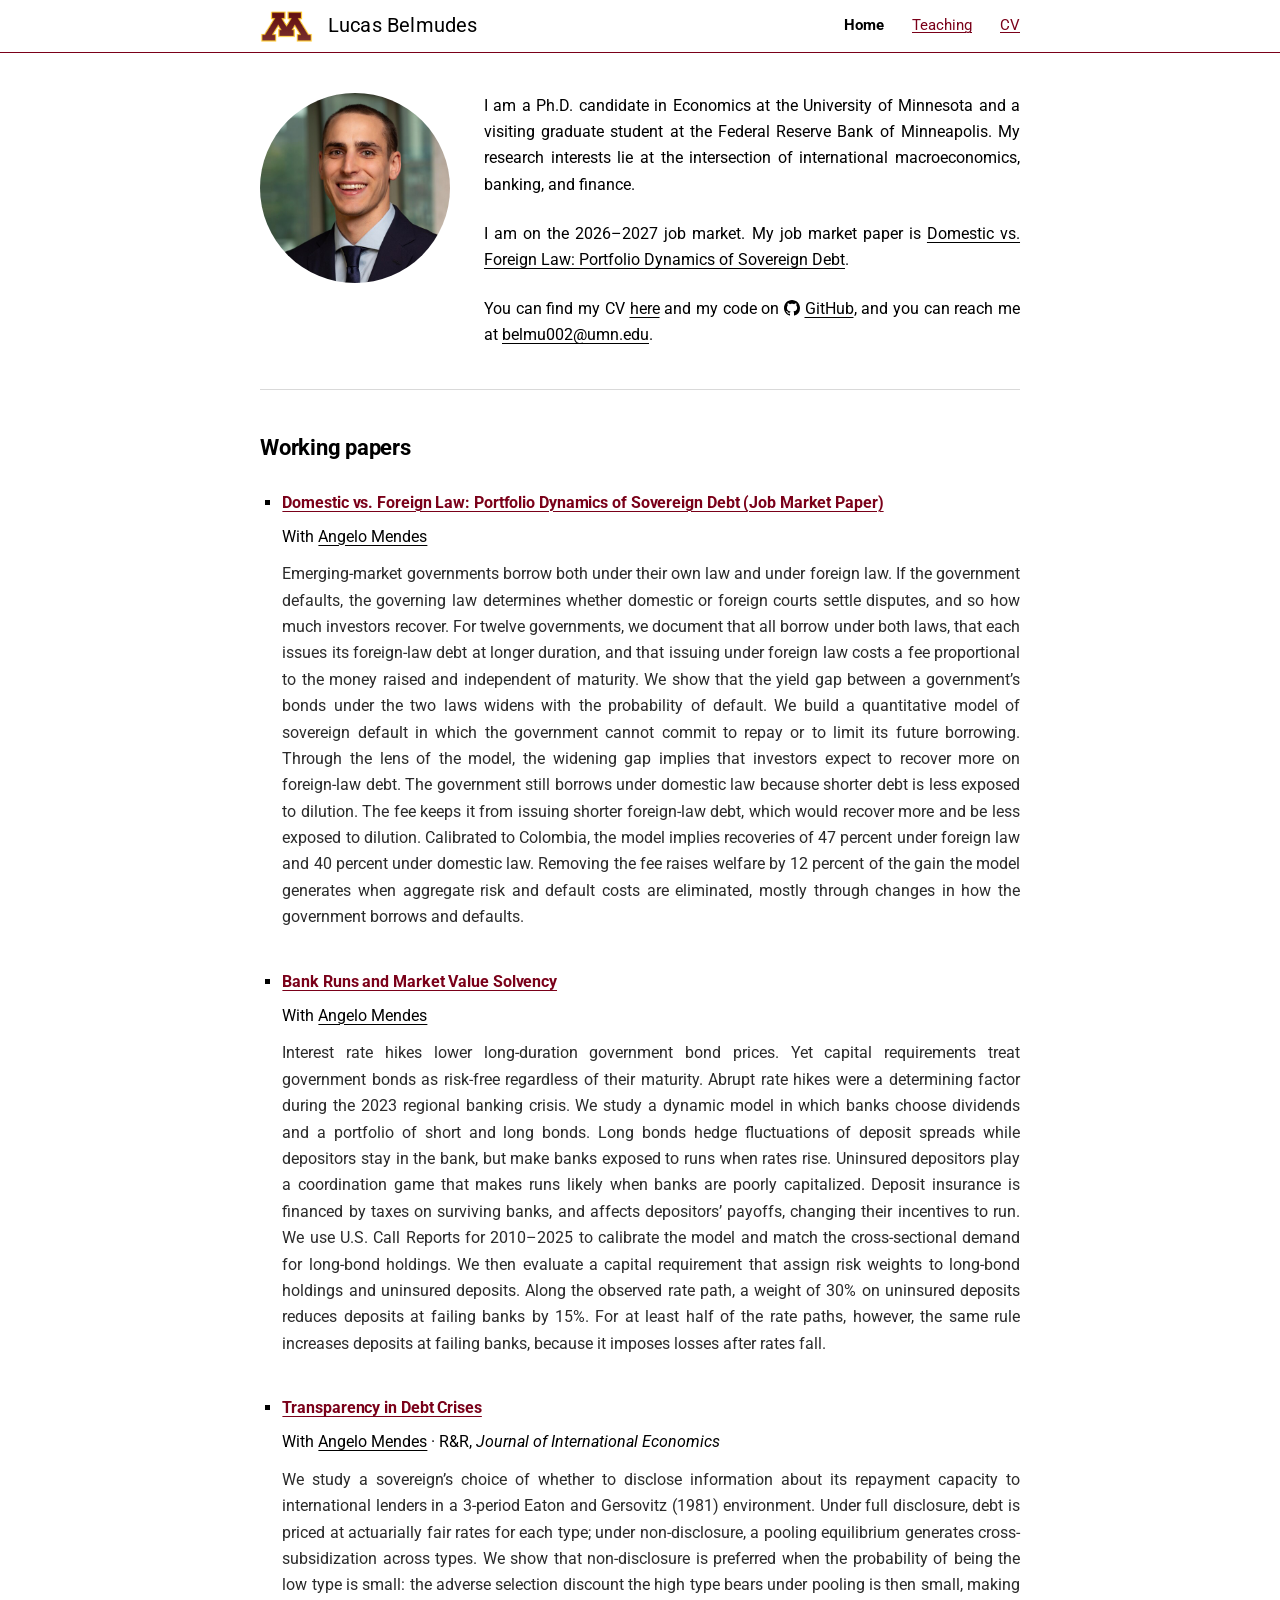
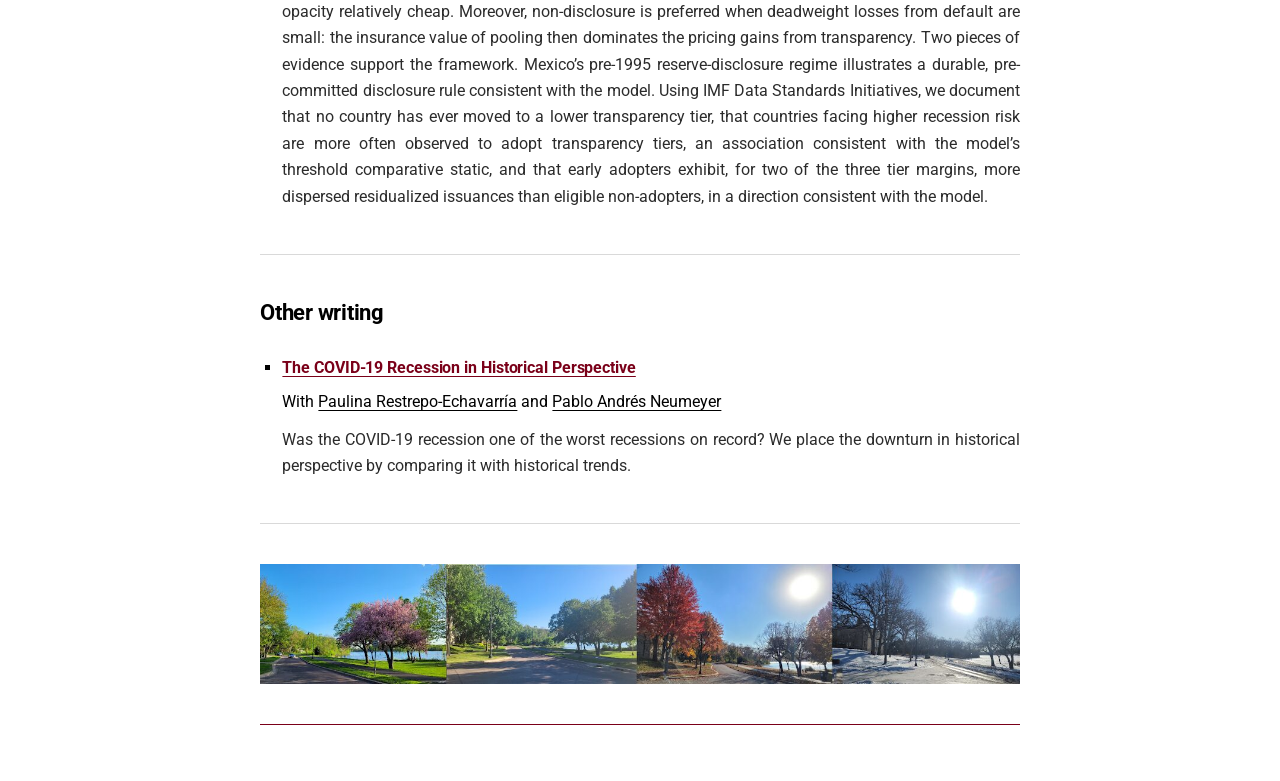
==== index.html @ 16a6f439 "Restore the coauthor link styling Lucas approved He confirmed in a private window that the near-blac" ====
<!doctype html>
<html lang="en">
<head>
<meta charset="utf-8">
<meta name="viewport" content="width=device-width, initial-scale=1">

<title>Lucas Belmudes | Economics PhD Candidate, University of Minnesota</title>
<meta name="description" content="Lucas Belmudes is a PhD candidate in economics at the University of Minnesota and a research analyst at the Federal Reserve Bank of Minneapolis, working on international macroeconomics, banking, and finance.">

<link rel="canonical" href="https://www.lucasbelmudes.com/">
<link rel="preconnect" href="https://fonts.googleapis.com">
<link rel="preconnect" href="https://fonts.gstatic.com" crossorigin>
<link rel="stylesheet" href="https://fonts.googleapis.com/css2?family=Roboto:ital,wght@0,400;0,700;1,400&display=swap">
<link rel="icon" href="favicon.png" type="image/png">
<link rel="apple-touch-icon" href="apple-touch-icon.png">

<meta property="og:type" content="profile">
<meta property="og:url" content="https://www.lucasbelmudes.com/">
<meta property="og:title" content="Lucas Belmudes">
<meta property="og:description" content="PhD candidate in economics at the University of Minnesota. International macroeconomics, banking, and finance.">
<meta property="og:image" content="https://www.lucasbelmudes.com/og-image.jpg">
<meta name="twitter:card" content="summary_large_image">

<link rel="stylesheet" href="style.css?v=3">

<script type="application/ld+json">
{
  "@context": "https://schema.org",
  "@type": "Person",
  "name": "Lucas Belmudes",
  "url": "https://www.lucasbelmudes.com/",
  "email": "mailto:belmu002@umn.edu",
  "image": "https://www.lucasbelmudes.com/photo.jpg",
  "jobTitle": "PhD Candidate in Economics",
  "affiliation": [
    {
      "@type": "CollegeOrUniversity",
      "name": "University of Minnesota",
      "department": "Department of Economics"
    },
    {
      "@type": "Organization",
      "name": "Federal Reserve Bank of Minneapolis"
    }
  ],
  "alumniOf": [
    { "@type": "CollegeOrUniversity", "name": "University of Minnesota" },
    { "@type": "CollegeOrUniversity", "name": "Universidad Torcuato Di Tella" }
  ],
  "knowsAbout": [
    "International Macroeconomics",
    "Sovereign Debt",
    "Banking",
    "Finance"
  ],
  "sameAs": [
    "https://www.linkedin.com/in/belmudeslucas/",
    "https://github.com/BelmudesLSB",
    "https://cla.umn.edu/about/directory/profile/belmu002"
  ]
}
</script>
</head>

<body>

<header class="site-header">
  <div class="wrap">
    <img src="umn-m.png" width="151" height="96" alt="University of Minnesota">
    <h1 class="site-title">Lucas Belmudes</h1>
    <nav class="site-nav" aria-label="Main">
      <a href="index.html" aria-current="page">Home</a>
      <a href="teaching.html">Teaching</a>
      <a href="cv.pdf">CV</a>
    </nav>
  </div>
</header>

<main class="wrap">

  <div class="intro">
    <figure class="intro-photo">
      <img src="photo.jpg?v=2" width="560" height="560" alt="Portrait of Lucas Belmudes">
    </figure>

    <div class="intro-text">
      <p>I am a Ph.D. candidate in Economics at the University of Minnesota and a visiting graduate student at the Federal Reserve Bank of Minneapolis. My research interests lie at the intersection of international macroeconomics, banking, and finance.</p>

      <p>I am on the 2026&ndash;2027 job market. My job market paper is <a href="#jmp">Domestic vs. Foreign Law: Portfolio Dynamics of Sovereign Debt</a>.</p>

      <p>You can find my CV <a href="cv.pdf">here</a> and my code on <a href="https://github.com/BelmudesLSB?tab=repositories"><svg class="gh-mark" viewBox="0 0 16 16" width="1em" height="1em" fill="currentColor" aria-hidden="true" focusable="false"><path d="M8 0C3.58 0 0 3.58 0 8c0 3.54 2.29 6.53 5.47 7.59.4.07.55-.17.55-.38 0-.19-.01-.82-.01-1.49-2.01.37-2.53-.49-2.69-.94-.09-.23-.48-.94-.82-1.13-.28-.15-.68-.52-.01-.53.63-.01 1.08.58 1.23.82.72 1.21 1.87.87 2.33.66.07-.52.28-.87.51-1.07-1.78-.2-3.64-.89-3.64-3.95 0-.87.31-1.59.82-2.15-.08-.2-.36-1.02.08-2.12 0 0 .67-.21 2.2.82.64-.18 1.32-.27 2-.27s1.36.09 2 .27c1.53-1.04 2.2-.82 2.2-.82.44 1.1.16 1.92.08 2.12.51.56.82 1.27.82 2.15 0 3.07-1.87 3.75-3.65 3.95.29.25.54.73.54 1.48 0 1.07-.01 1.93-.01 2.2 0 .21.15.46.55.38A8.012 8.012 0 0 0 16 8c0-4.42-3.58-8-8-8z"></path></svg>GitHub</a>, and you can reach me at <a href="mailto:belmu002@umn.edu">belmu002@umn.edu</a>.</p>
    </div>
  </div>

  <section id="research">
    <h2>Working papers</h2>

    <ul class="items">
      <li id="jmp">
        <h3><a href="drafts/domestic-vs-foreign-law.pdf">Domestic vs. Foreign Law: Portfolio Dynamics of Sovereign Debt (Job Market Paper)</a></h3>
        <p class="byline">With <a href="https://angeloahm.github.io/index.html">Angelo Mendes</a></p>
        <p class="abstract">Emerging-market governments borrow both under their own law and under foreign law. If the government defaults, the governing law determines whether domestic or foreign courts settle disputes, and so how much investors recover. For twelve governments, we document that all borrow under both laws, that each issues its foreign-law debt at longer duration, and that issuing under foreign law costs a fee proportional to the money raised and independent of maturity. We show that the yield gap between a government&rsquo;s bonds under the two laws widens with the probability of default. We build a quantitative model of sovereign default in which the government cannot commit to repay or to limit its future borrowing. Through the lens of the model, the widening gap implies that investors expect to recover more on foreign-law debt. The government still borrows under domestic law because shorter debt is less exposed to dilution. The fee keeps it from issuing shorter foreign-law debt, which would recover more and be less exposed to dilution. Calibrated to Colombia, the model implies recoveries of 47 percent under foreign law and 40 percent under domestic law. Removing the fee raises welfare by 12 percent of the gain the model generates when aggregate risk and default costs are eliminated, mostly through changes in how the government borrows and defaults.</p>
      </li>

      <li>
        <h3><a href="drafts/bank-runs-and-market-value-solvency.pdf">Bank Runs and Market Value Solvency</a></h3>
        <p class="byline">With <a href="https://angeloahm.github.io/index.html">Angelo Mendes</a></p>
        <p class="abstract">Interest rate hikes lower long-duration government bond prices. Yet capital requirements treat government bonds as risk-free regardless of their maturity. Abrupt rate hikes were a determining factor during the 2023 regional banking crisis. We study a dynamic model in which banks choose dividends and a portfolio of short and long bonds. Long bonds hedge fluctuations of deposit spreads while depositors stay in the bank, but make banks exposed to runs when rates rise. Uninsured depositors play a coordination game that makes runs likely when banks are poorly capitalized. Deposit insurance is financed by taxes on surviving banks, and affects depositors&rsquo; payoffs, changing their incentives to run. We use U.S. Call Reports for 2010&ndash;2025 to calibrate the model and match the cross-sectional demand for long-bond holdings. We then evaluate a capital requirement that assign risk weights to long-bond holdings and uninsured deposits. Along the observed rate path, a weight of 30% on uninsured deposits reduces deposits at failing banks by 15%. For at least half of the rate paths, however, the same rule increases deposits at failing banks, because it imposes losses after rates fall.</p>
      </li>

      <li>
        <h3><a href="drafts/transparency-in-debt-crises.pdf">Transparency in Debt Crises</a></h3>
        <p class="byline">With <a href="https://angeloahm.github.io/index.html">Angelo Mendes</a> &middot; R&amp;R, <em>Journal of International Economics</em></p>
        <p class="abstract">We study a sovereign&rsquo;s choice of whether to disclose information about its repayment capacity to international lenders in a 3-period Eaton and Gersovitz (1981) environment. Under full disclosure, debt is priced at actuarially fair rates for each type; under non-disclosure, a pooling equilibrium generates cross-subsidization across types. We show that non-disclosure is preferred when the probability of being the low type is small: the adverse selection discount the high type bears under pooling is then small, making opacity relatively cheap. Moreover, non-disclosure is preferred when deadweight losses from default are small: the insurance value of pooling then dominates the pricing gains from transparency. Two pieces of evidence support the framework. Mexico&rsquo;s pre-1995 reserve-disclosure regime illustrates a durable, pre-committed disclosure rule consistent with the model. Using IMF Data Standards Initiatives, we document that no country has ever moved to a lower transparency tier, that countries facing higher recession risk are more often observed to adopt transparency tiers, an association consistent with the model&rsquo;s threshold comparative static, and that early adopters exhibit, for two of the three tier margins, more dispersed residualized issuances than eligible non-adopters, in a direction consistent with the model.</p>
      </li>
    </ul>
  </section>

  <section id="writing">
    <h2>Other writing</h2>

    <ul class="items">
      <li>
        <h3><a href="https://www.stlouisfed.org/on-the-economy/2020/november/covid19-recession-historical-perspective">The COVID-19 Recession in Historical Perspective</a></h3>
        <p class="byline">With <a href="https://www.stlouisfed.org/research/economists/restrepo-echavarria">Paulina Restrepo-Echavarr&iacute;a</a> and <a href="https://www.neumeyer.es">Pablo Andr&eacute;s Neumeyer</a></p>
        <p class="abstract">Was the COVID-19 recession one of the worst recessions on record? We place the downturn in historical perspective by comparing it with historical trends.</p>
      </li>
    </ul>
  </section>

  <figure class="seasons">
    <img src="seasons.jpg" width="1280" height="201" alt="Four views of the same Minneapolis street by Bde Maka Ska across the seasons: flowering trees in spring, green canopy in summer, red foliage in autumn, and snow in winter.">
  </figure>

  <div class="tail"></div>

</main>

</body>
</html>
---- style.css ----
/* Lucas Belmudes — www.lucasbelmudes.com
   Hand-written CSS, no build step.

   A single ~760px column: rules, headings and prose all align on the
   same measure. Maroon is taken from the block M in the header, so the
   page carries one accent colour rather than a default blue.
   Light only, by design. */

:root {
  --bg:      #ffffff;
  --text:    #000000;
  --prose:   #2b2b2b;
  --muted:   #5f6368;
  --rule:    #d9d9d9;
  --link:    #7a0019;   /* University of Minnesota maroon */
}

*, *::before, *::after { box-sizing: border-box; }

body {
  margin: 0;
  background: var(--bg);
  color: var(--text);
  font-family: Roboto, Arial, -apple-system, BlinkMacSystemFont, sans-serif;
  font-size: 16px;
  line-height: 1.65;
  -webkit-text-size-adjust: 100%;
}

.wrap {
  width: min(760px, 100% - 3rem);
  margin: 0 auto;
}

/* ---------- header ---------- */

/* The page is bookended in maroon: the rule under the header and the one
   closing the page. Grey stays for the section dividers between them, so
   colour marks the page boundary and grey marks internal structure. */
.site-header { border-bottom: 1px solid var(--link); }

.site-header .wrap {
  display: flex;
  align-items: center;
  gap: 0.9rem;
  padding: 0.55rem 0;
}

.site-header img {
  display: block;
  width: auto;
  height: 34px;
}

.site-title {
  margin: 0;
  font-size: 1.25rem;
  font-weight: 400;
  letter-spacing: 0.01em;
}

.site-title a { color: inherit; text-decoration: none; }
.site-title a:hover { text-decoration: underline; }

.site-nav {
  margin-left: auto;
  font-size: 0.9375rem;
}

.site-nav a { margin-left: 1.5rem; }

.site-nav a[aria-current="page"] {
  color: var(--text);
  text-decoration: none;
  font-weight: 700;
}

/* ---------- headings and text ---------- */

h2 {
  margin: 0 0 1.5rem;
  font-size: 1.375rem;
  font-weight: 700;
  letter-spacing: -0.011em;
  text-wrap: balance;
}

h3 {
  margin: 0;
  font-size: 1rem;
  font-weight: 700;
  line-height: 1.45;
  letter-spacing: -0.006em;
  text-wrap: pretty;
}

p { margin: 0 0 1rem; }

a {
  color: var(--link);
  text-underline-offset: 0.16em;
  text-decoration-thickness: 0.06em;
}
a:hover, a:focus { text-decoration: underline; }

/* Two link treatments: inline links inside prose are dark and
   underlined; links that stand for a destination are bold maroon. */
.intro-text a {
  color: var(--text);
  text-decoration: underline;
}

.items a { font-weight: 700; }

/* Coauthor names sit inside a sentence, so they take the prose treatment
   rather than competing with the paper title above them. */
.byline a {
  font-weight: 400;
  color: var(--text);
  text-decoration: underline;
}

/* GitHub mark: sized to the text and inheriting its colour, so it reads
   as part of the sentence rather than as a badge */
.gh-mark {
  vertical-align: -0.14em;
  margin-right: 0.28em;
}

.page-title {
  margin: 2.5rem 0 0.5rem;
  font-size: 1.75rem;
  font-weight: 700;
}

.page-title + section,
.page-title + .lede + section { border-top: 0; padding-top: 1.25rem; }

.lede {
  margin: 0 0 0.25rem;
  color: var(--prose);
}

/* ---------- intro ---------- */

.intro {
  display: flex;
  flex-wrap: wrap;
  align-items: flex-start;
  gap: 34px;
  padding: 2.5rem 0;
}

.intro-photo {
  flex: 0 0 auto;
  width: 190px;
  margin: 0;
}

.intro-photo img {
  display: block;
  width: 190px;
  height: 190px;
  object-fit: cover;
  border-radius: 50%;   /* the source file is a square crop; this rounds it */
}

.intro-text {
  flex: 1 1 18rem;
  min-width: 0;
  text-align: justify;
  -webkit-hyphens: auto;
  hyphens: auto;
}

.intro-text p { margin-bottom: 1.4rem; }
.intro-text p:last-child { margin-bottom: 0; }

/* ---------- sections ---------- */

section {
  padding: 2.5rem 0 2.75rem;
  border-top: 1px solid var(--rule);
}

.items {
  margin: 0;
  padding-left: 1.4rem;
  list-style: square;
}

.items > li { margin-bottom: 2.4rem; }
.items > li:last-child { margin-bottom: 0; }

.items.tight > li { margin-bottom: 0.55rem; }

.byline { margin: 0.6rem 0 0; }

.abstract {
  margin: 0.7rem 0 0;
  color: var(--prose);
  text-align: justify;
  -webkit-hyphens: auto;
  hyphens: auto;
}

.pending {
  margin: 0.6rem 0 0;
  color: var(--muted);
}


.pages {
  color: var(--muted);
  font-size: 0.875rem;
  white-space: nowrap;
}

/* ---------- seasons banner ---------- */

.seasons {
  margin: 0;
  padding: 2.5rem 0;
  border-top: 1px solid var(--rule);
  border-bottom: 1px solid var(--link);
}

.seasons img {
  display: block;
  width: 100%;
  height: auto;
}

.tail { height: 3.5rem; }

/* ---------- small screens ---------- */

@media (max-width: 34rem) {
  .wrap { width: min(760px, 100% - 2.5rem); }

  .intro {
    gap: 1.5rem;
    padding-top: 2rem;
  }

  .intro-photo,
  .intro-photo img { width: 165px; }
  .intro-photo img { height: 165px; }

  /* justification leaves ragged gaps in a narrow column */
  .intro-text,
  .abstract { text-align: left; }
  .abstract { text-indent: 0; }

  h2 { font-size: 1.25rem; }
  .site-nav a { margin-left: 1rem; }
}
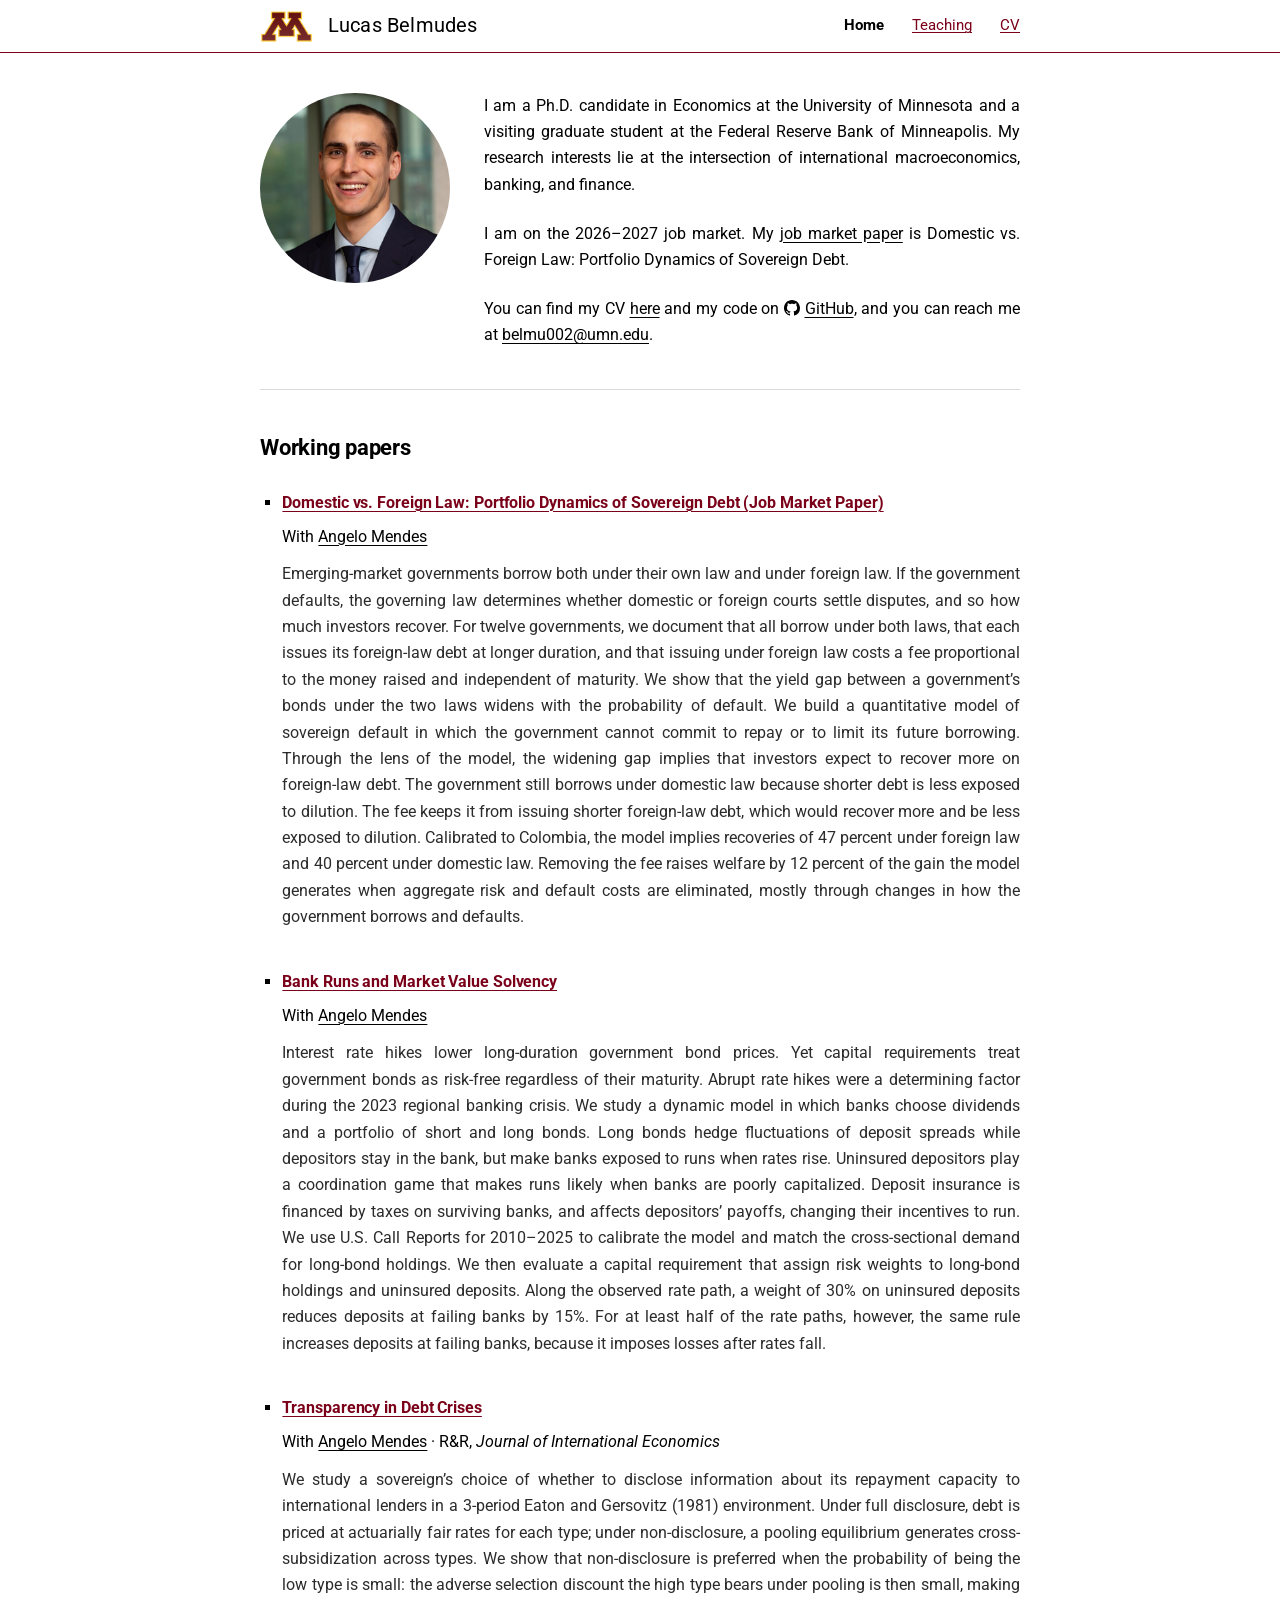
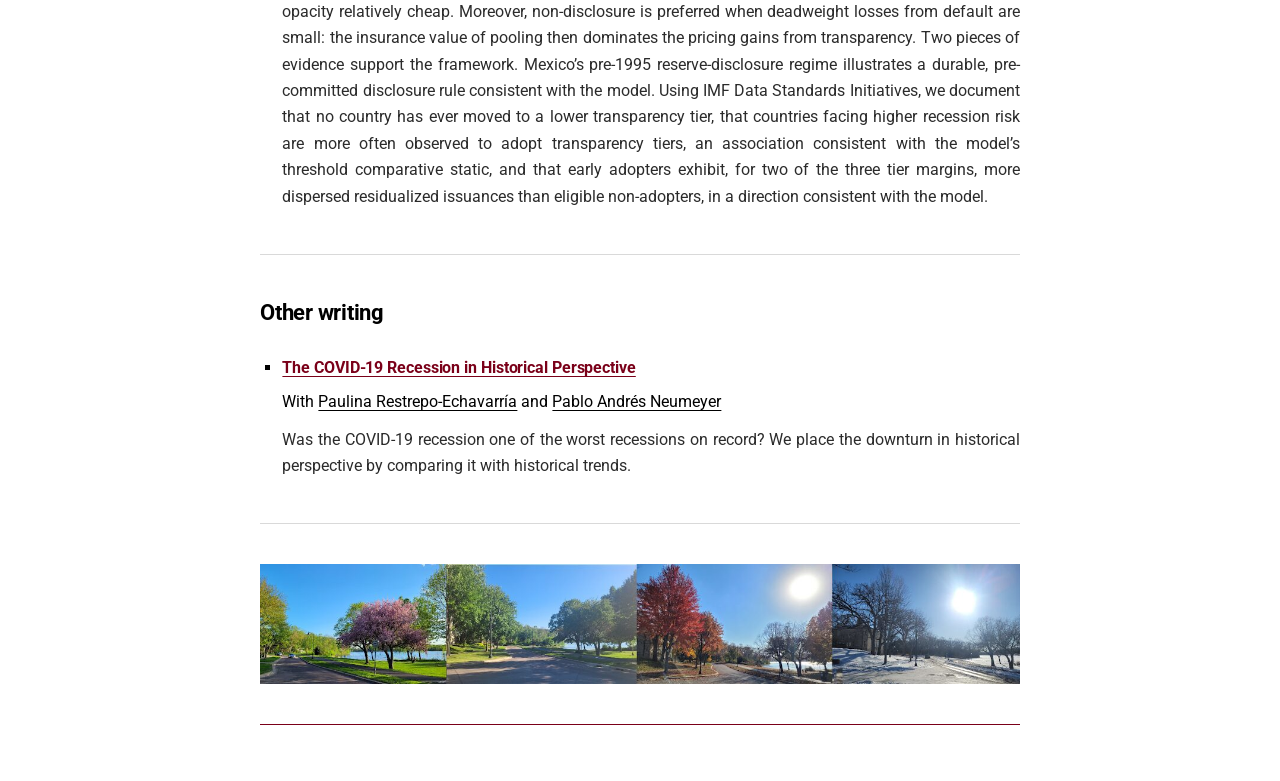
==== commit b66a9700: "Link job market paper rather than the paper title in the intro Co-Authored-By: Claude Opus 5 <norepl" ====
--- a/index.html
+++ b/index.html
@@ -86,7 +86,7 @@
     <div class="intro-text">
       <p>I am a Ph.D. candidate in Economics at the University of Minnesota and a visiting graduate student at the Federal Reserve Bank of Minneapolis. My research interests lie at the intersection of international macroeconomics, banking, and finance.</p>
 
-      <p>I am on the 2026&ndash;2027 job market. My job market paper is <a href="#jmp">Domestic vs. Foreign Law: Portfolio Dynamics of Sovereign Debt</a>.</p>
+      <p>I am on the 2026&ndash;2027 job market. My <a href="#jmp">job market paper</a> is Domestic vs. Foreign Law: Portfolio Dynamics of Sovereign Debt.</p>
 
       <p>You can find my CV <a href="cv.pdf">here</a> and my code on <a href="https://github.com/BelmudesLSB?tab=repositories"><svg class="gh-mark" viewBox="0 0 16 16" width="1em" height="1em" fill="currentColor" aria-hidden="true" focusable="false"><path d="M8 0C3.58 0 0 3.58 0 8c0 3.54 2.29 6.53 5.47 7.59.4.07.55-.17.55-.38 0-.19-.01-.82-.01-1.49-2.01.37-2.53-.49-2.69-.94-.09-.23-.48-.94-.82-1.13-.28-.15-.68-.52-.01-.53.63-.01 1.08.58 1.23.82.72 1.21 1.87.87 2.33.66.07-.52.28-.87.51-1.07-1.78-.2-3.64-.89-3.64-3.95 0-.87.31-1.59.82-2.15-.08-.2-.36-1.02.08-2.12 0 0 .67-.21 2.2.82.64-.18 1.32-.27 2-.27s1.36.09 2 .27c1.53-1.04 2.2-.82 2.2-.82.44 1.1.16 1.92.08 2.12.51.56.82 1.27.82 2.15 0 3.07-1.87 3.75-3.65 3.95.29.25.54.73.54 1.48 0 1.07-.01 1.93-.01 2.2 0 .21.15.46.55.38A8.012 8.012 0 0 0 16 8c0-4.42-3.58-8-8-8z"></path></svg>GitHub</a>, and you can reach me at <a href="mailto:belmu002@umn.edu">belmu002@umn.edu</a>.</p>
     </div>
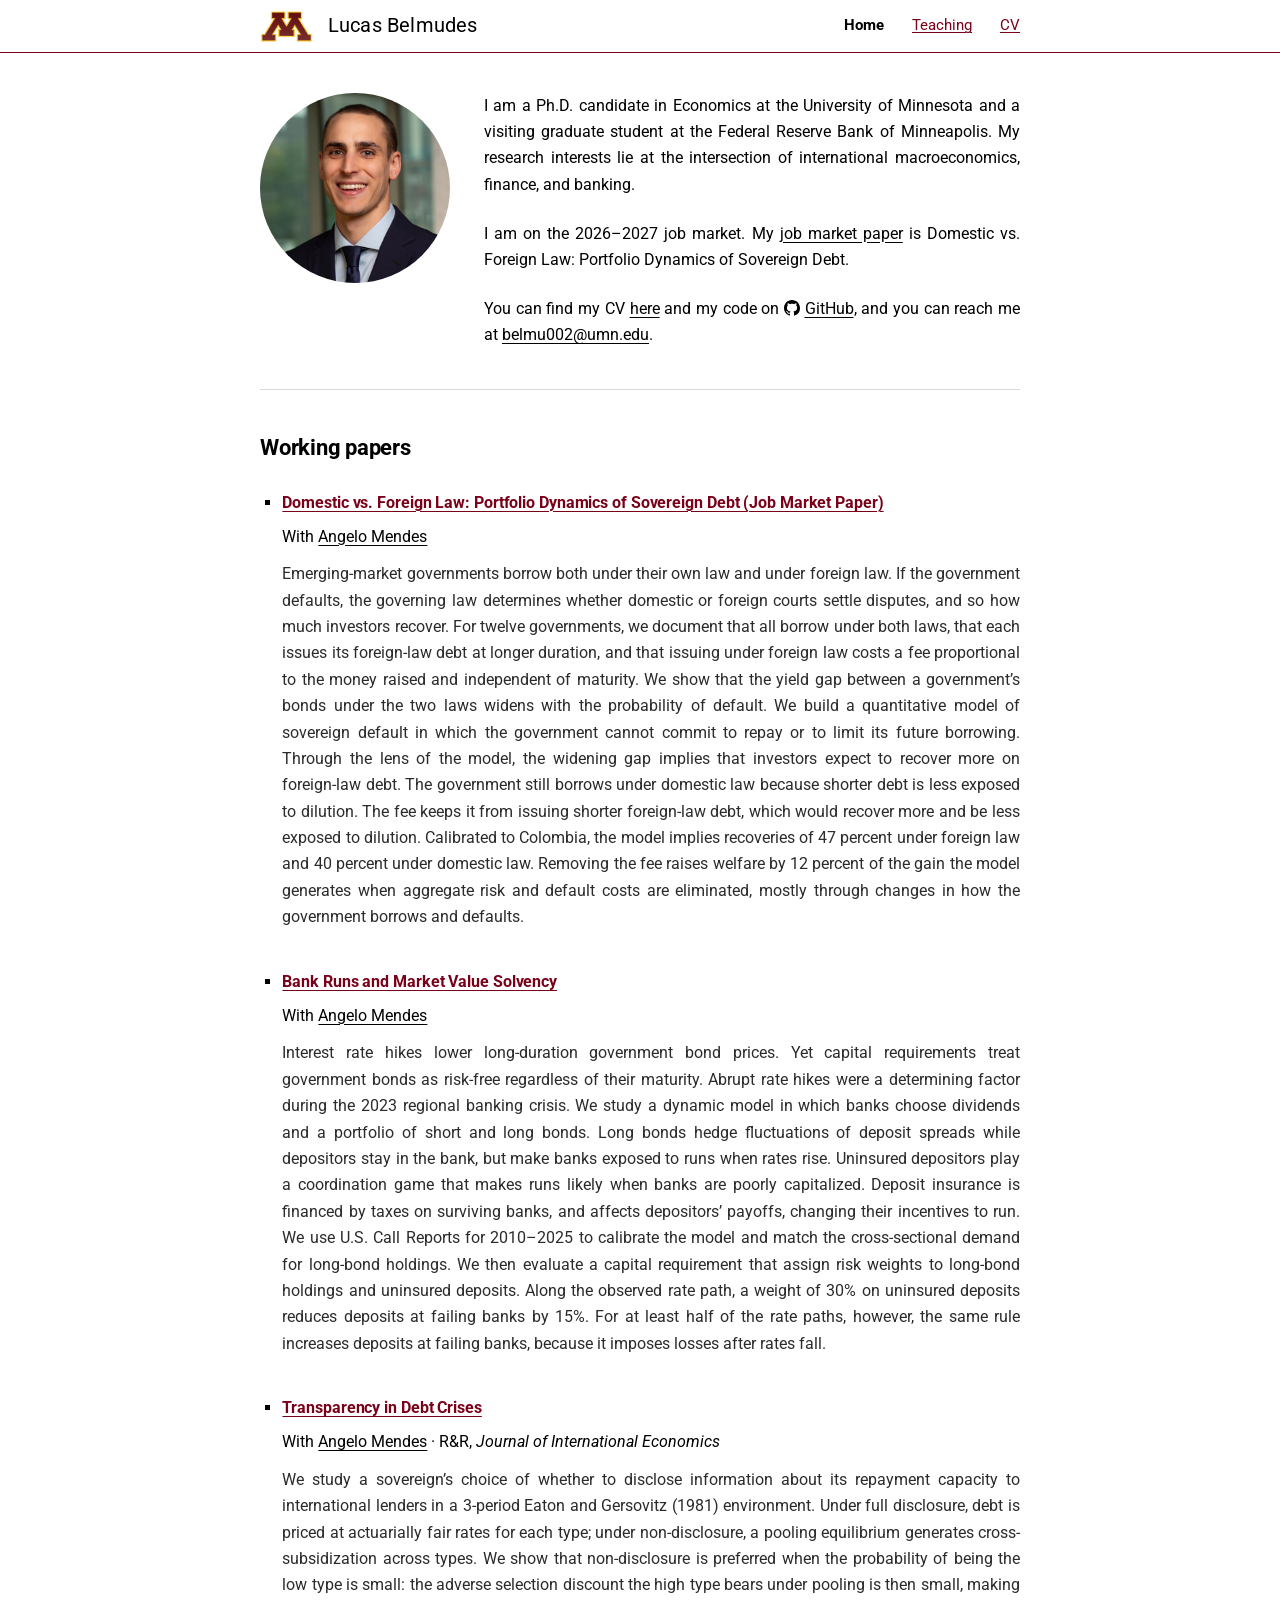
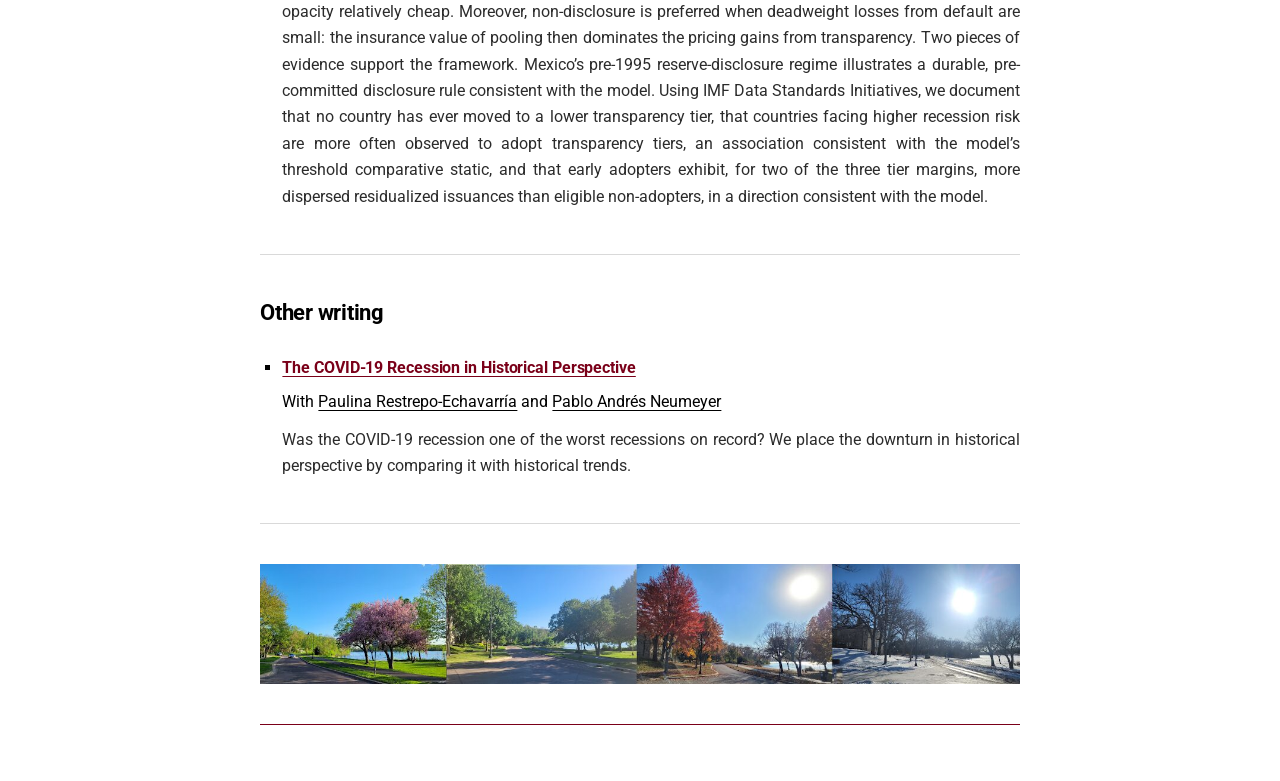
==== commit 2c16c15f: "Reorder the research fields and correct the Fed title in the meta description Fields now read intern" ====
--- a/index.html
+++ b/index.html
@@ -5,7 +5,7 @@
 <meta name="viewport" content="width=device-width, initial-scale=1">
 
 <title>Lucas Belmudes | Economics PhD Candidate, University of Minnesota</title>
-<meta name="description" content="Lucas Belmudes is a PhD candidate in economics at the University of Minnesota and a research analyst at the Federal Reserve Bank of Minneapolis, working on international macroeconomics, banking, and finance.">
+<meta name="description" content="Lucas Belmudes is a PhD candidate in economics at the University of Minnesota and a visiting graduate student at the Federal Reserve Bank of Minneapolis, working on international macroeconomics, finance, and banking.">
 
 <link rel="canonical" href="https://www.lucasbelmudes.com/">
 <link rel="preconnect" href="https://fonts.googleapis.com">
@@ -17,7 +17,7 @@
 <meta property="og:type" content="profile">
 <meta property="og:url" content="https://www.lucasbelmudes.com/">
 <meta property="og:title" content="Lucas Belmudes">
-<meta property="og:description" content="PhD candidate in economics at the University of Minnesota. International macroeconomics, banking, and finance.">
+<meta property="og:description" content="PhD candidate in economics at the University of Minnesota. International macroeconomics, finance, and banking.">
 <meta property="og:image" content="https://www.lucasbelmudes.com/og-image.jpg">
 <meta name="twitter:card" content="summary_large_image">
 
@@ -84,9 +84,9 @@
     </figure>
 
     <div class="intro-text">
-      <p>I am a Ph.D. candidate in Economics at the University of Minnesota and a visiting graduate student at the Federal Reserve Bank of Minneapolis. My research interests lie at the intersection of international macroeconomics, banking, and finance.</p>
+      <p>I am a Ph.D. candidate in Economics at the University of Minnesota and a visiting graduate student at the Federal Reserve Bank of Minneapolis. My research interests lie at the intersection of international macroeconomics, finance, and banking.</p>
 
-      <p>I am on the 2026&ndash;2027 job market. My <a href="#jmp">job market paper</a> is Domestic vs. Foreign Law: Portfolio Dynamics of Sovereign Debt.</p>
+      <p>I am on the 2026&ndash;2027 job market. My <a href="drafts/domestic-vs-foreign-law.pdf">job market paper</a> is Domestic vs. Foreign Law: Portfolio Dynamics of Sovereign Debt.</p>
 
       <p>You can find my CV <a href="cv.pdf">here</a> and my code on <a href="https://github.com/BelmudesLSB?tab=repositories"><svg class="gh-mark" viewBox="0 0 16 16" width="1em" height="1em" fill="currentColor" aria-hidden="true" focusable="false"><path d="M8 0C3.58 0 0 3.58 0 8c0 3.54 2.29 6.53 5.47 7.59.4.07.55-.17.55-.38 0-.19-.01-.82-.01-1.49-2.01.37-2.53-.49-2.69-.94-.09-.23-.48-.94-.82-1.13-.28-.15-.68-.52-.01-.53.63-.01 1.08.58 1.23.82.72 1.21 1.87.87 2.33.66.07-.52.28-.87.51-1.07-1.78-.2-3.64-.89-3.64-3.95 0-.87.31-1.59.82-2.15-.08-.2-.36-1.02.08-2.12 0 0 .67-.21 2.2.82.64-.18 1.32-.27 2-.27s1.36.09 2 .27c1.53-1.04 2.2-.82 2.2-.82.44 1.1.16 1.92.08 2.12.51.56.82 1.27.82 2.15 0 3.07-1.87 3.75-3.65 3.95.29.25.54.73.54 1.48 0 1.07-.01 1.93-.01 2.2 0 .21.15.46.55.38A8.012 8.012 0 0 0 16 8c0-4.42-3.58-8-8-8z"></path></svg>GitHub</a>, and you can reach me at <a href="mailto:belmu002@umn.edu">belmu002@umn.edu</a>.</p>
     </div>
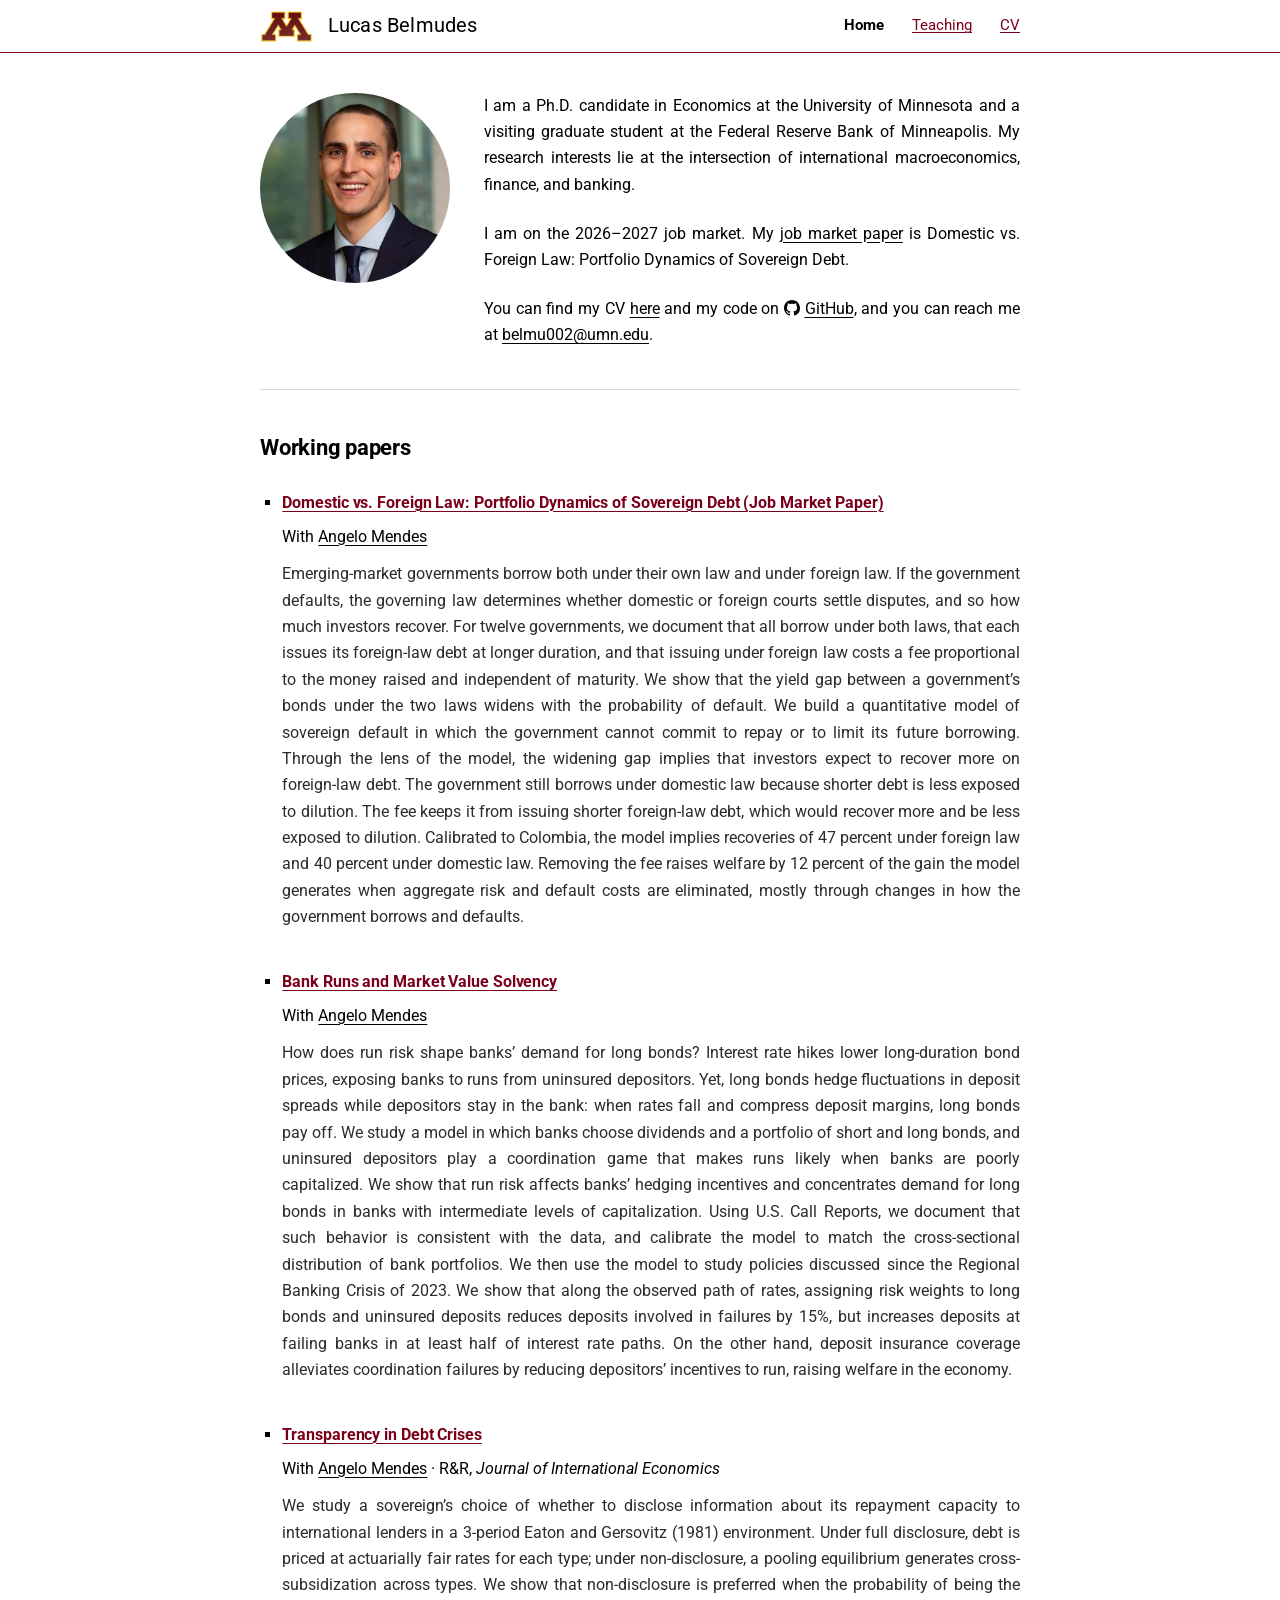
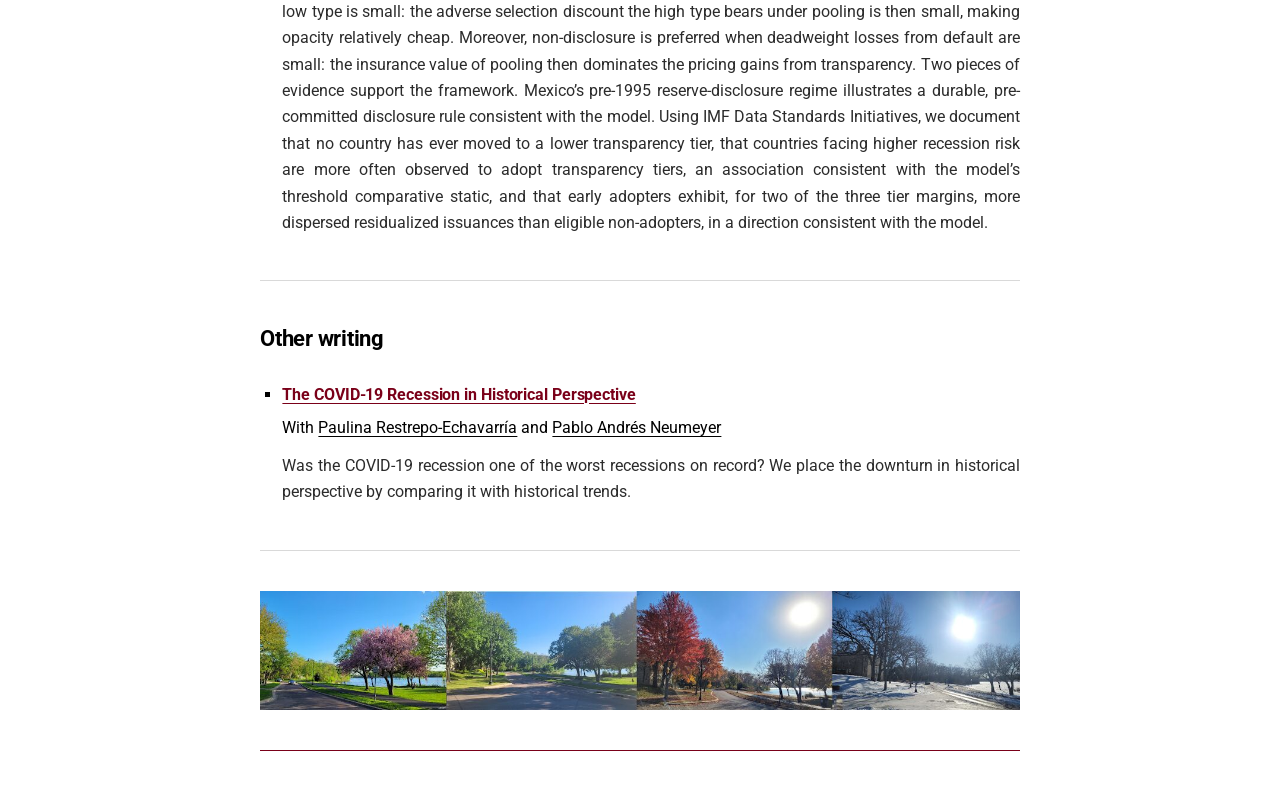
==== commit 8d0bc5b6: "Publish the 5 November draft of Bank Runs and Market Value Solvency The abstract was rewritten in th" ====
--- a/index.html
+++ b/index.html
@@ -71,7 +71,7 @@
     <nav class="site-nav" aria-label="Main">
       <a href="index.html" aria-current="page">Home</a>
       <a href="teaching.html">Teaching</a>
-      <a href="cv.pdf">CV</a>
+      <a href="cv.pdf?v=2">CV</a>
     </nav>
   </div>
 </header>
@@ -88,7 +88,7 @@
 
       <p>I am on the 2026&ndash;2027 job market. My <a href="drafts/domestic-vs-foreign-law.pdf">job market paper</a> is Domestic vs. Foreign Law: Portfolio Dynamics of Sovereign Debt.</p>
 
-      <p>You can find my CV <a href="cv.pdf">here</a> and my code on <a href="https://github.com/BelmudesLSB?tab=repositories"><svg class="gh-mark" viewBox="0 0 16 16" width="1em" height="1em" fill="currentColor" aria-hidden="true" focusable="false"><path d="M8 0C3.58 0 0 3.58 0 8c0 3.54 2.29 6.53 5.47 7.59.4.07.55-.17.55-.38 0-.19-.01-.82-.01-1.49-2.01.37-2.53-.49-2.69-.94-.09-.23-.48-.94-.82-1.13-.28-.15-.68-.52-.01-.53.63-.01 1.08.58 1.23.82.72 1.21 1.87.87 2.33.66.07-.52.28-.87.51-1.07-1.78-.2-3.64-.89-3.64-3.95 0-.87.31-1.59.82-2.15-.08-.2-.36-1.02.08-2.12 0 0 .67-.21 2.2.82.64-.18 1.32-.27 2-.27s1.36.09 2 .27c1.53-1.04 2.2-.82 2.2-.82.44 1.1.16 1.92.08 2.12.51.56.82 1.27.82 2.15 0 3.07-1.87 3.75-3.65 3.95.29.25.54.73.54 1.48 0 1.07-.01 1.93-.01 2.2 0 .21.15.46.55.38A8.012 8.012 0 0 0 16 8c0-4.42-3.58-8-8-8z"></path></svg>GitHub</a>, and you can reach me at <a href="mailto:belmu002@umn.edu">belmu002@umn.edu</a>.</p>
+      <p>You can find my CV <a href="cv.pdf?v=2">here</a> and my code on <a href="https://github.com/BelmudesLSB?tab=repositories"><svg class="gh-mark" viewBox="0 0 16 16" width="1em" height="1em" fill="currentColor" aria-hidden="true" focusable="false"><path d="M8 0C3.58 0 0 3.58 0 8c0 3.54 2.29 6.53 5.47 7.59.4.07.55-.17.55-.38 0-.19-.01-.82-.01-1.49-2.01.37-2.53-.49-2.69-.94-.09-.23-.48-.94-.82-1.13-.28-.15-.68-.52-.01-.53.63-.01 1.08.58 1.23.82.72 1.21 1.87.87 2.33.66.07-.52.28-.87.51-1.07-1.78-.2-3.64-.89-3.64-3.95 0-.87.31-1.59.82-2.15-.08-.2-.36-1.02.08-2.12 0 0 .67-.21 2.2.82.64-.18 1.32-.27 2-.27s1.36.09 2 .27c1.53-1.04 2.2-.82 2.2-.82.44 1.1.16 1.92.08 2.12.51.56.82 1.27.82 2.15 0 3.07-1.87 3.75-3.65 3.95.29.25.54.73.54 1.48 0 1.07-.01 1.93-.01 2.2 0 .21.15.46.55.38A8.012 8.012 0 0 0 16 8c0-4.42-3.58-8-8-8z"></path></svg>GitHub</a>, and you can reach me at <a href="mailto:belmu002@umn.edu">belmu002@umn.edu</a>.</p>
     </div>
   </div>
 
@@ -105,7 +105,7 @@
       <li>
         <h3><a href="drafts/bank-runs-and-market-value-solvency.pdf">Bank Runs and Market Value Solvency</a></h3>
         <p class="byline">With <a href="https://angeloahm.github.io/index.html">Angelo Mendes</a></p>
-        <p class="abstract">Interest rate hikes lower long-duration government bond prices. Yet capital requirements treat government bonds as risk-free regardless of their maturity. Abrupt rate hikes were a determining factor during the 2023 regional banking crisis. We study a dynamic model in which banks choose dividends and a portfolio of short and long bonds. Long bonds hedge fluctuations of deposit spreads while depositors stay in the bank, but make banks exposed to runs when rates rise. Uninsured depositors play a coordination game that makes runs likely when banks are poorly capitalized. Deposit insurance is financed by taxes on surviving banks, and affects depositors&rsquo; payoffs, changing their incentives to run. We use U.S. Call Reports for 2010&ndash;2025 to calibrate the model and match the cross-sectional demand for long-bond holdings. We then evaluate a capital requirement that assign risk weights to long-bond holdings and uninsured deposits. Along the observed rate path, a weight of 30% on uninsured deposits reduces deposits at failing banks by 15%. For at least half of the rate paths, however, the same rule increases deposits at failing banks, because it imposes losses after rates fall.</p>
+        <p class="abstract">How does run risk shape banks&rsquo; demand for long bonds? Interest rate hikes lower long-duration bond prices, exposing banks to runs from uninsured depositors. Yet, long bonds hedge fluctuations in deposit spreads while depositors stay in the bank: when rates fall and compress deposit margins, long bonds pay off. We study a model in which banks choose dividends and a portfolio of short and long bonds, and uninsured depositors play a coordination game that makes runs likely when banks are poorly capitalized. We show that run risk affects banks&rsquo; hedging incentives and concentrates demand for long bonds in banks with intermediate levels of capitalization. Using U.S. Call Reports, we document that such behavior is consistent with the data, and calibrate the model to match the cross-sectional distribution of bank portfolios. We then use the model to study policies discussed since the Regional Banking Crisis of 2023. We show that along the observed path of rates, assigning risk weights to long bonds and uninsured deposits reduces deposits involved in failures by 15%, but increases deposits at failing banks in at least half of interest rate paths. On the other hand, deposit insurance coverage alleviates coordination failures by reducing depositors&rsquo; incentives to run, raising welfare in the economy.</p>
       </li>
 
       <li>
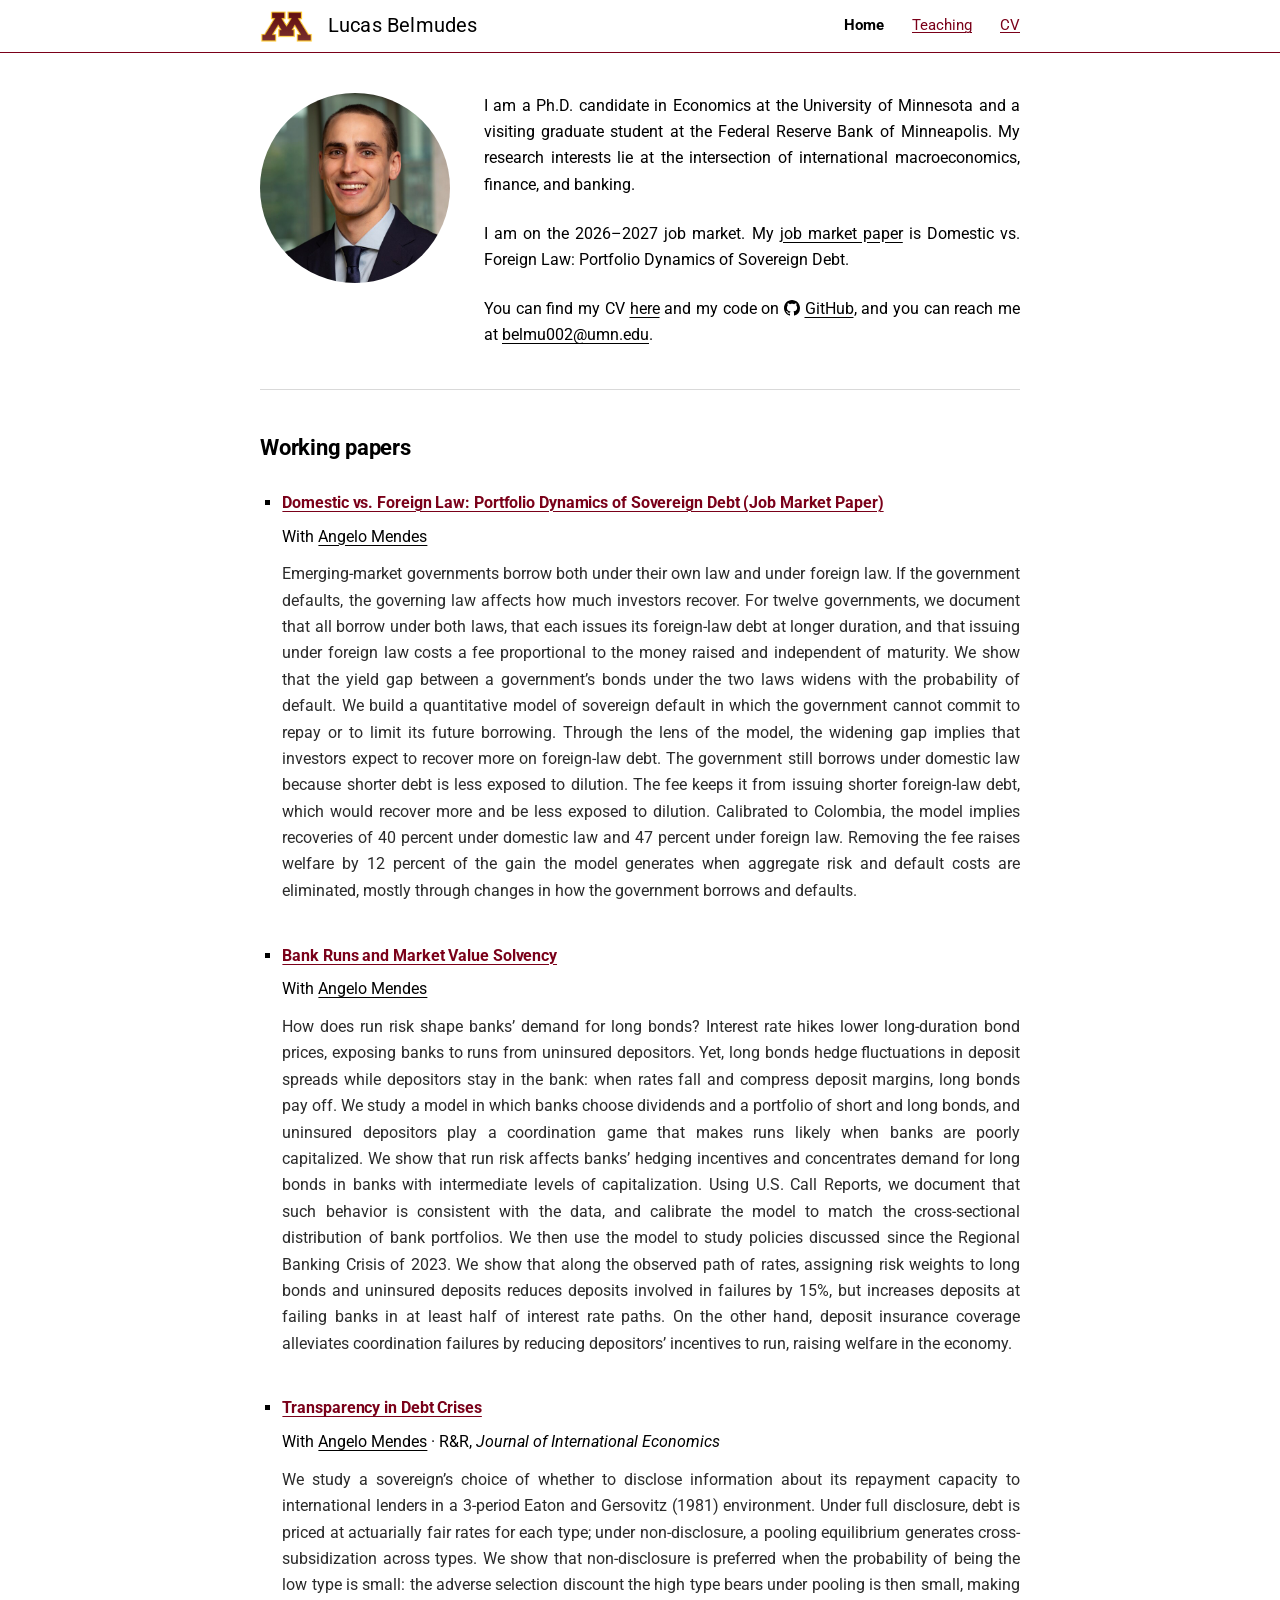
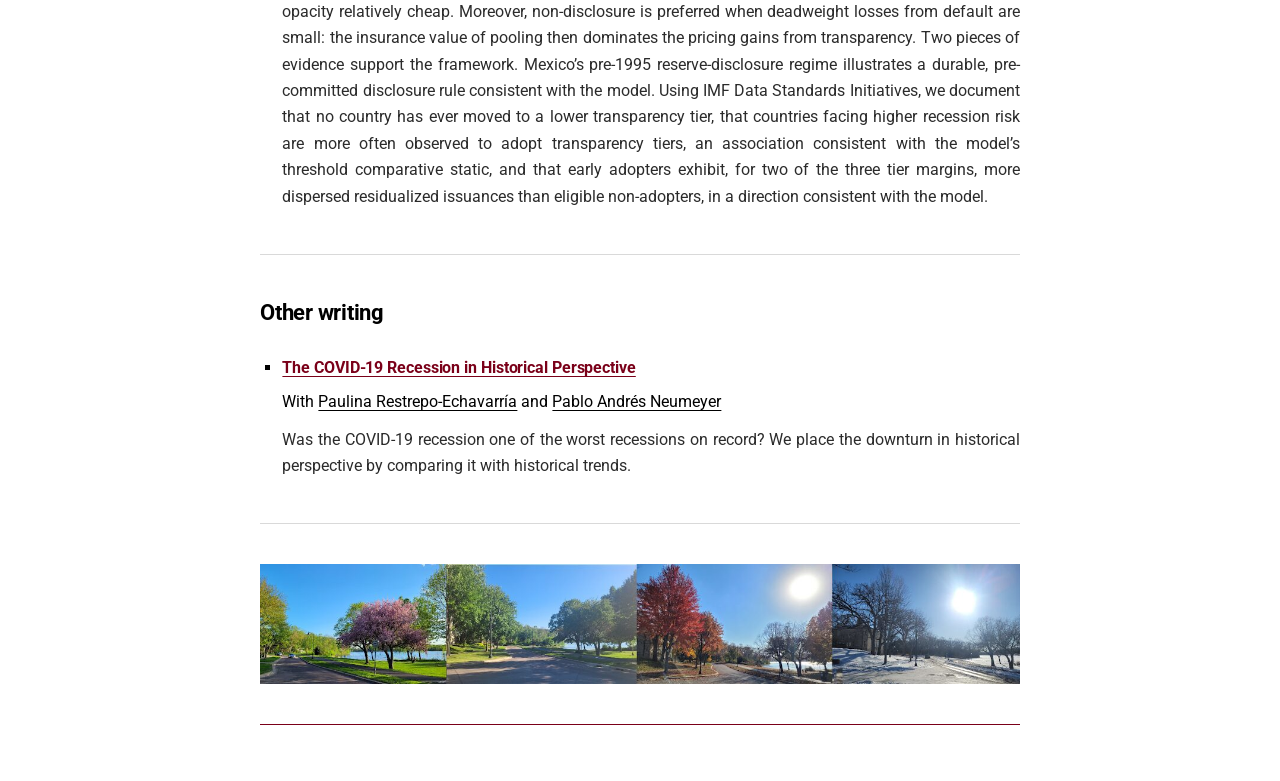
==== commit da15afe2: "Publish the 19 November job market paper and the 9 November CV The paper replaces the 4 November com" ====
--- a/index.html
+++ b/index.html
@@ -18,7 +18,10 @@
 <meta property="og:url" content="https://www.lucasbelmudes.com/">
 <meta property="og:title" content="Lucas Belmudes">
 <meta property="og:description" content="PhD candidate in economics at the University of Minnesota. International macroeconomics, finance, and banking.">
-<meta property="og:image" content="https://www.lucasbelmudes.com/og-image.jpg">
+<meta property="og:image" content="https://www.lucasbelmudes.com/og-image.jpg?v=2">
+<meta property="og:image:width" content="1200">
+<meta property="og:image:height" content="630">
+<meta property="og:image:alt" content="Portrait of Lucas Belmudes">
 <meta name="twitter:card" content="summary_large_image">
 
 <link rel="stylesheet" href="style.css?v=3">
@@ -71,7 +74,7 @@
     <nav class="site-nav" aria-label="Main">
       <a href="index.html" aria-current="page">Home</a>
       <a href="teaching.html">Teaching</a>
-      <a href="cv.pdf?v=2">CV</a>
+      <a href="cv.pdf?v=3">CV</a>
     </nav>
   </div>
 </header>
@@ -88,7 +91,7 @@
 
       <p>I am on the 2026&ndash;2027 job market. My <a href="drafts/domestic-vs-foreign-law.pdf">job market paper</a> is Domestic vs. Foreign Law: Portfolio Dynamics of Sovereign Debt.</p>
 
-      <p>You can find my CV <a href="cv.pdf?v=2">here</a> and my code on <a href="https://github.com/BelmudesLSB?tab=repositories"><svg class="gh-mark" viewBox="0 0 16 16" width="1em" height="1em" fill="currentColor" aria-hidden="true" focusable="false"><path d="M8 0C3.58 0 0 3.58 0 8c0 3.54 2.29 6.53 5.47 7.59.4.07.55-.17.55-.38 0-.19-.01-.82-.01-1.49-2.01.37-2.53-.49-2.69-.94-.09-.23-.48-.94-.82-1.13-.28-.15-.68-.52-.01-.53.63-.01 1.08.58 1.23.82.72 1.21 1.87.87 2.33.66.07-.52.28-.87.51-1.07-1.78-.2-3.64-.89-3.64-3.95 0-.87.31-1.59.82-2.15-.08-.2-.36-1.02.08-2.12 0 0 .67-.21 2.2.82.64-.18 1.32-.27 2-.27s1.36.09 2 .27c1.53-1.04 2.2-.82 2.2-.82.44 1.1.16 1.92.08 2.12.51.56.82 1.27.82 2.15 0 3.07-1.87 3.75-3.65 3.95.29.25.54.73.54 1.48 0 1.07-.01 1.93-.01 2.2 0 .21.15.46.55.38A8.012 8.012 0 0 0 16 8c0-4.42-3.58-8-8-8z"></path></svg>GitHub</a>, and you can reach me at <a href="mailto:belmu002@umn.edu">belmu002@umn.edu</a>.</p>
+      <p>You can find my CV <a href="cv.pdf?v=3">here</a> and my code on <a href="https://github.com/BelmudesLSB?tab=repositories"><svg class="gh-mark" viewBox="0 0 16 16" width="1em" height="1em" fill="currentColor" aria-hidden="true" focusable="false"><path d="M8 0C3.58 0 0 3.58 0 8c0 3.54 2.29 6.53 5.47 7.59.4.07.55-.17.55-.38 0-.19-.01-.82-.01-1.49-2.01.37-2.53-.49-2.69-.94-.09-.23-.48-.94-.82-1.13-.28-.15-.68-.52-.01-.53.63-.01 1.08.58 1.23.82.72 1.21 1.87.87 2.33.66.07-.52.28-.87.51-1.07-1.78-.2-3.64-.89-3.64-3.95 0-.87.31-1.59.82-2.15-.08-.2-.36-1.02.08-2.12 0 0 .67-.21 2.2.82.64-.18 1.32-.27 2-.27s1.36.09 2 .27c1.53-1.04 2.2-.82 2.2-.82.44 1.1.16 1.92.08 2.12.51.56.82 1.27.82 2.15 0 3.07-1.87 3.75-3.65 3.95.29.25.54.73.54 1.48 0 1.07-.01 1.93-.01 2.2 0 .21.15.46.55.38A8.012 8.012 0 0 0 16 8c0-4.42-3.58-8-8-8z"></path></svg>GitHub</a>, and you can reach me at <a href="mailto:belmu002@umn.edu">belmu002@umn.edu</a>.</p>
     </div>
   </div>
 
@@ -99,7 +102,7 @@
       <li id="jmp">
         <h3><a href="drafts/domestic-vs-foreign-law.pdf">Domestic vs. Foreign Law: Portfolio Dynamics of Sovereign Debt (Job Market Paper)</a></h3>
         <p class="byline">With <a href="https://angeloahm.github.io/index.html">Angelo Mendes</a></p>
-        <p class="abstract">Emerging-market governments borrow both under their own law and under foreign law. If the government defaults, the governing law determines whether domestic or foreign courts settle disputes, and so how much investors recover. For twelve governments, we document that all borrow under both laws, that each issues its foreign-law debt at longer duration, and that issuing under foreign law costs a fee proportional to the money raised and independent of maturity. We show that the yield gap between a government&rsquo;s bonds under the two laws widens with the probability of default. We build a quantitative model of sovereign default in which the government cannot commit to repay or to limit its future borrowing. Through the lens of the model, the widening gap implies that investors expect to recover more on foreign-law debt. The government still borrows under domestic law because shorter debt is less exposed to dilution. The fee keeps it from issuing shorter foreign-law debt, which would recover more and be less exposed to dilution. Calibrated to Colombia, the model implies recoveries of 47 percent under foreign law and 40 percent under domestic law. Removing the fee raises welfare by 12 percent of the gain the model generates when aggregate risk and default costs are eliminated, mostly through changes in how the government borrows and defaults.</p>
+        <p class="abstract">Emerging-market governments borrow both under their own law and under foreign law. If the government defaults, the governing law affects how much investors recover. For twelve governments, we document that all borrow under both laws, that each issues its foreign-law debt at longer duration, and that issuing under foreign law costs a fee proportional to the money raised and independent of maturity. We show that the yield gap between a government&rsquo;s bonds under the two laws widens with the probability of default. We build a quantitative model of sovereign default in which the government cannot commit to repay or to limit its future borrowing. Through the lens of the model, the widening gap implies that investors expect to recover more on foreign-law debt. The government still borrows under domestic law because shorter debt is less exposed to dilution. The fee keeps it from issuing shorter foreign-law debt, which would recover more and be less exposed to dilution. Calibrated to Colombia, the model implies recoveries of 40 percent under domestic law and 47 percent under foreign law. Removing the fee raises welfare by 12 percent of the gain the model generates when aggregate risk and default costs are eliminated, mostly through changes in how the government borrows and defaults.</p>
       </li>
 
       <li>
